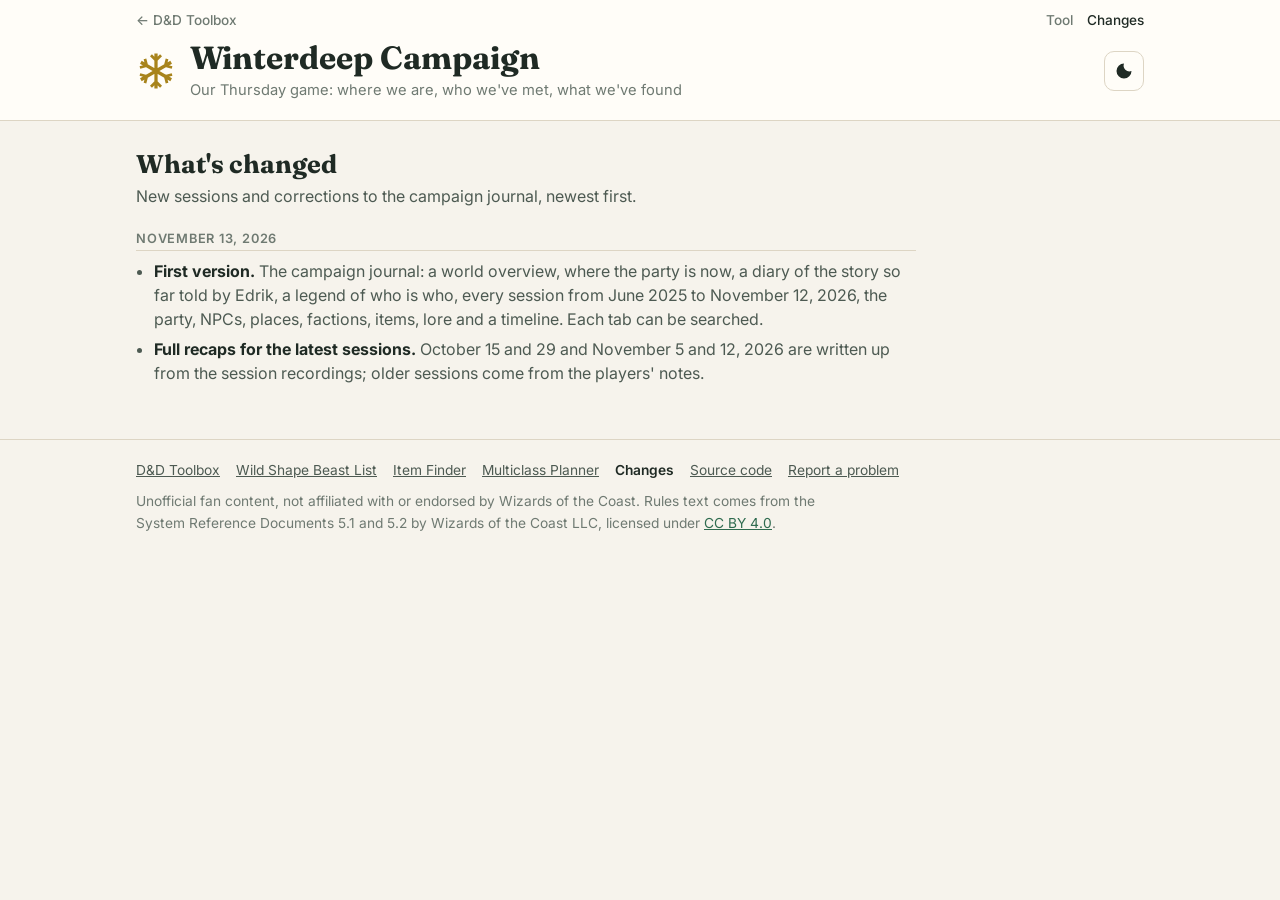
==== site/changes.html @ b467cf8d "Winterdeep campaign journal: first version A players' journal for the Thursday Winterdeep campaign, " ====
<!doctype html>
<html lang="en">
<head>
<meta charset="utf-8">
<meta name="viewport" content="width=device-width, initial-scale=1">
<title>Changes · Winterdeep Campaign</title>
<meta name="robots" content="noindex">
<link rel="icon" href="data:image/svg+xml,%3Csvg xmlns='http://www.w3.org/2000/svg' viewBox='0 0 32 32'%3E%3Cpath d='M14.70 2.00L17.30 2.00L17.30 30.00L14.70 30.00ZM27.47 7.87L28.77 10.13L4.53 24.13L3.23 21.87ZM28.77 21.87L27.47 24.13L3.23 10.13L4.53 7.87ZM11.19 4.25L12.75 2.69L17.13 7.08L15.58 8.63ZM19.25 2.69L20.81 4.25L16.42 8.63L14.87 7.08ZM23.77 5.96L25.90 6.53L24.29 12.52L22.17 11.95ZM29.15 12.16L28.58 14.29L22.59 12.68L23.16 10.56ZM28.58 17.71L29.15 19.84L23.16 21.44L22.59 19.32ZM25.90 25.47L23.77 26.04L22.17 20.05L24.29 19.48ZM20.81 27.75L19.25 29.31L14.87 24.92L16.42 23.37ZM12.75 29.31L11.19 27.75L15.58 23.37L17.13 24.92ZM8.23 26.04L6.10 25.47L7.71 19.48L9.83 20.05ZM2.85 19.84L3.42 17.71L9.41 19.32L8.84 21.44ZM3.42 14.29L2.85 12.16L8.84 10.56L9.41 12.68ZM6.10 6.53L8.23 5.96L9.83 11.95L7.71 12.52Z' fill='%23c9a227'/%3E%3C/svg%3E">
<link rel="preconnect" href="https://fonts.googleapis.com">
<link rel="preconnect" href="https://fonts.gstatic.com" crossorigin>
<link href="https://fonts.googleapis.com/css2?family=Fraunces:opsz,wght@9..144,500;9..144,700&family=Inter:wght@400;500;600&display=swap" rel="stylesheet">
<script>try{var t=localStorage.getItem('dnd.theme');if(t==='dark'||t==='light')document.documentElement.dataset.theme=t;}catch(e){}</script>
<link rel="stylesheet" href="styles.css?v=dev">
</head>
<body>
<header class="site-header">
  <div class="wrap hub-bar">
    <a href="https://wernercd.github.io/dnd/">&larr; D&amp;D Toolbox</a>
    <nav class="hub-nav" aria-label="Site">
      <a href="./">Tool</a>
      <a href="changes.html" aria-current="page">Changes</a>
    </nav>
  </div>
  <div class="wrap header-inner">
    <div class="brand">
      <svg class="logo" viewBox="0 0 32 32" aria-hidden="true"><path d="M14.70 2.00L17.30 2.00L17.30 30.00L14.70 30.00ZM27.47 7.87L28.77 10.13L4.53 24.13L3.23 21.87ZM28.77 21.87L27.47 24.13L3.23 10.13L4.53 7.87ZM11.19 4.25L12.75 2.69L17.13 7.08L15.58 8.63ZM19.25 2.69L20.81 4.25L16.42 8.63L14.87 7.08ZM23.77 5.96L25.90 6.53L24.29 12.52L22.17 11.95ZM29.15 12.16L28.58 14.29L22.59 12.68L23.16 10.56ZM28.58 17.71L29.15 19.84L23.16 21.44L22.59 19.32ZM25.90 25.47L23.77 26.04L22.17 20.05L24.29 19.48ZM20.81 27.75L19.25 29.31L14.87 24.92L16.42 23.37ZM12.75 29.31L11.19 27.75L15.58 23.37L17.13 24.92ZM8.23 26.04L6.10 25.47L7.71 19.48L9.83 20.05ZM2.85 19.84L3.42 17.71L9.41 19.32L8.84 21.44ZM3.42 14.29L2.85 12.16L8.84 10.56L9.41 12.68ZM6.10 6.53L8.23 5.96L9.83 11.95L7.71 12.52Z"/></svg>
      <div>
        <h1><a href="./">Winterdeep Campaign</a></h1>
        <p class="tagline">Our Thursday game: where we are, who we've met, what we've found</p>
      </div>
    </div>
    <button id="themeBtn" class="icon-btn" type="button" aria-label="Toggle dark mode" title="Toggle dark mode">
      <svg viewBox="0 0 24 24" aria-hidden="true"><path d="M12 3a9 9 0 1 0 9 9 7 7 0 0 1-9-9z"/></svg>
    </button>
  </div>
</header>

<main class="wrap changes">
  <h2>What's changed</h2>
  <p class="intro">New sessions and corrections to the campaign journal, newest first.</p>

  <section class="change-day">
    <h3><time datetime="2026-11-13">November 13, 2026</time></h3>
    <ul>
      <li><b>First version.</b> The campaign journal: a world overview, where the party is now, a diary of the story so far told by Edrik, a legend of who is who, every session from June 2025 to November 12, 2026, the party, NPCs, places, factions, items, lore and a timeline. Each tab can be searched.</li>
      <li><b>Full recaps for the latest sessions.</b> October 15 and 29 and November 5 and 12, 2026 are written up from the session recordings; older sessions come from the players' notes.</li>
    </ul>
  </section>
</main>

<footer class="site-footer">
  <div class="wrap">
    <ul class="foot-links">
      <li><a href="https://wernercd.github.io/dnd/">D&amp;D Toolbox</a></li>
      <li><a href="https://wernercd.github.io/dnd-druid-wildshapes/">Wild Shape Beast List</a></li>
      <li><a href="https://wernercd.github.io/dnd-items/">Item Finder</a></li>
      <li><a href="https://wernercd.github.io/dnd-multiclass-planner/">Multiclass Planner</a></li>
      <li><a href="changes.html" aria-current="page">Changes</a></li>
      <li><a href="https://github.com/WernerCD/dnd-winterdeep" rel="noopener">Source code</a></li>
      <li><a href="https://github.com/WernerCD/dnd-winterdeep/issues" rel="noopener">Report a problem</a></li>
    </ul>
    <p>Unofficial fan content, not affiliated with or endorsed by Wizards of the Coast. Rules text comes from the System Reference Documents 5.1 and 5.2 by Wizards of the Coast LLC, licensed under <a href="https://creativecommons.org/licenses/by/4.0/legalcode" rel="noopener">CC BY 4.0</a>.</p>
  </div>
</footer>
<script src="theme.js?v=dev"></script>
<script src="version.js?v=dev"></script>
</body>
</html>
---- site/styles.css ----
:root {
  --src-s: 58%; --src-l: 40%; --src-bg: 94%;
  --bg: #f6f3ec;
  --surface: #fffdf8;
  --surface-2: #efeadf;
  --ink: #1f2a24;
  --ink-2: #4d5a52;
  --muted: #6f7a72;
  --line: #ddd5c4;
  --accent: #2f6b4f;
  --accent-ink: #ffffff;
  --gold: #a8841c;
  --warn: #9a4b1c;
  --warn-bg: #f7e6d8;
  --chip: #e6efe9;
  --shadow: 0 1px 2px rgba(31, 42, 36, .06), 0 4px 16px rgba(31, 42, 36, .06);
  --radius: 12px;
  color-scheme: light;
}
@media (prefers-color-scheme: dark) {
  :root:not([data-theme="light"]) {
    --bg: #12171a;
    --surface: #1a2125;
    --surface-2: #222b30;
    --ink: #e8ece6;
    --ink-2: #b9c3bc;
    --muted: #8d9a93;
    --line: #2f3a3f;
    --accent: #6fbf95;
    --accent-ink: #0d1a13;
    --gold: #d9b84a;
    --warn: #f0a878;
    --warn-bg: #3a2a20;
    --chip: #233229;
    --shadow: 0 1px 2px rgba(0, 0, 0, .3), 0 4px 16px rgba(0, 0, 0, .25);
    color-scheme: dark;
  }
}
:root[data-theme="dark"] {
  --bg: #12171a;
  --surface: #1a2125;
  --surface-2: #222b30;
  --ink: #e8ece6;
  --ink-2: #b9c3bc;
  --muted: #8d9a93;
  --line: #2f3a3f;
  --accent: #6fbf95;
  --accent-ink: #0d1a13;
  --gold: #d9b84a;
  --warn: #f0a878;
  --warn-bg: #3a2a20;
  --chip: #233229;
  --shadow: 0 1px 2px rgba(0, 0, 0, .3), 0 4px 16px rgba(0, 0, 0, .25);
  color-scheme: dark;
}


* { box-sizing: border-box; }
[hidden] { display: none !important; }
html { -webkit-text-size-adjust: 100%; scroll-padding-top: 12px; }
body { margin: 0; background: var(--bg); color: var(--ink); font: 16px/1.55 Inter, system-ui, sans-serif; }
h1, h2, h3, h4 { font-family: Fraunces, Georgia, serif; line-height: 1.2; margin: 0; }
a { color: var(--accent); }
.wrap { max-width: 1040px; margin: 0 auto; padding: 0 16px; }
.icon-btn { border: 1px solid var(--line); background: var(--surface); color: var(--ink); border-radius: 10px; width: 40px; height: 40px; display: grid; place-items: center; cursor: pointer; flex: none; }
.icon-btn svg { width: 20px; height: 20px; fill: currentColor; }
.sr { position: absolute; width: 1px; height: 1px; overflow: hidden; clip: rect(0 0 0 0); white-space: nowrap; }

/* tabs + search */
.bar { display: flex; flex-wrap: wrap; align-items: center; gap: 10px 16px; margin: 22px 0 6px; }
.tabs { display: flex; flex-wrap: wrap; gap: 6px; flex: 1 1 520px; }
.tabs button { font: 500 .9rem Inter, system-ui, sans-serif; color: var(--ink-2); background: var(--surface); border: 1px solid var(--line); border-radius: 999px; padding: 6px 13px; cursor: pointer; }
.tabs button:hover { border-color: var(--accent); color: var(--ink); }
.tabs button[aria-selected="true"] { background: var(--accent); border-color: var(--accent); color: var(--accent-ink); }
.search { flex: 1 1 220px; max-width: 320px; }
.search input { width: 100%; font: inherit; color: var(--ink); background: var(--surface); border: 1px solid var(--line); border-radius: 10px; padding: 8px 12px; }
.search input:focus { outline: 2px solid var(--accent); outline-offset: 1px; }
.asof { color: var(--muted); font-size: .88rem; margin: 4px 0 10px; }
.nohits { color: var(--muted); font-style: italic; }

/* content */
.panel { background: var(--surface); border: 1px solid var(--line); border-radius: var(--radius); box-shadow: var(--shadow); padding: 6px 22px 18px; min-width: 0; overflow-wrap: anywhere; }
.prose h2 { font-size: 1.4rem; margin: 22px 0 8px; }
.prose h3 { font-size: 1.12rem; margin: 18px 0 6px; }
.prose h4, .prose h5 { font-size: 1rem; margin: 14px 0 4px; }
.prose p, .prose li { color: var(--ink-2); }
.prose b { color: var(--ink); }
.prose ul, .prose ol { padding-left: 20px; margin: 6px 0; }
.prose li { margin: 3px 0; }
.prose blockquote { margin: 10px 0; padding: 8px 12px; border-left: 3px solid var(--gold); background: var(--surface-2); border-radius: 0 8px 8px 0; color: var(--ink-2); }
.prose code { background: var(--surface-2); border-radius: 4px; padding: 0 4px; font-size: .9em; }
.lede { color: var(--ink-2); }
.cite { font-size: .8rem; color: var(--muted); white-space: nowrap; }
.cite a { color: var(--muted); }
.cite a:hover { color: var(--accent); }
.prose a[href^="#s-"] { white-space: nowrap; }
.tbl { overflow-x: auto; margin: 10px 0; border: 1px solid var(--line); border-radius: 10px; }
table { border-collapse: collapse; width: 100%; font-size: .92rem; }
th, td { text-align: left; vertical-align: top; padding: 7px 10px; border-bottom: 1px solid var(--line); }
th { background: var(--surface-2); font-weight: 600; color: var(--ink); position: sticky; top: 0; }
tbody tr:last-child td { border-bottom: 0; }
td { color: var(--ink-2); min-width: 9ch; }

/* sessions */
.sess { border: 1px solid var(--line); border-radius: 10px; margin: 8px 0; background: var(--bg); }
.sess.full { border-color: var(--gold); }
.sess.empty { opacity: .65; }
.sess > summary { cursor: pointer; padding: 10px 14px; display: grid; grid-template-columns: auto auto 1fr; gap: 4px 10px; align-items: baseline; list-style: none; }
.sess > summary::-webkit-details-marker { display: none; }
.sess > summary::before { content: "\25B8"; color: var(--muted); grid-row: 1; }
.sess[open] > summary::before { content: "\25BE"; }
.sess .date { font-weight: 600; color: var(--ink); white-space: nowrap; }
.sess .pill { font-size: .72rem; font-weight: 600; color: var(--gold); border: 1px solid var(--gold); border-radius: 999px; padding: 0 8px; justify-self: start; }
.sess .sum { grid-column: 1 / -1; color: var(--ink-2); font-size: .93rem; }
.sess .body { padding: 0 16px 12px; border-top: 1px dashed var(--line); }
.about { margin: 28px 0 0; color: var(--ink-2); }
.about > * { max-width: 780px; }
.about h2 { font-size: 1.3rem; margin-bottom: 6px; }
@media (max-width: 560px) {
  .panel { padding: 4px 14px 14px; }
  .search { max-width: none; }
  .sess > summary { grid-template-columns: auto 1fr; }
  .sess .pill { grid-column: 2; }
}

/* === dnd-shared v1.1 (canonical copy: WernerCD/dnd shared/dnd-shared.css) === */
/* Paste this block unchanged at the END of each site's styles.css. Do not edit it per site;
   change it in the hub repo and re-copy it to every site. It relies on the shared tokens
   (--bg, --surface, --surface-2, --ink, --ink-2, --muted, --line, --accent, --gold, --radius). */
.site-header { background: var(--surface); border-bottom: 1px solid var(--line); }
.hub-bar { display: flex; align-items: center; justify-content: space-between; gap: 12px; padding-top: 10px; font-size: .85rem; }
.hub-bar a { color: var(--muted); font-weight: 500; text-decoration: none; border-radius: 6px; }
.hub-bar a:hover, .hub-bar a:focus-visible { color: var(--accent); text-decoration: underline; }
.hub-bar a[aria-current="page"] { color: var(--ink); }
.hub-nav { display: flex; gap: 14px; }
.hub-bar + .header-inner { padding-top: 8px; }
.header-inner { display: flex; align-items: center; justify-content: space-between; gap: 12px; padding-top: 18px; padding-bottom: 18px; }
.brand { display: flex; align-items: center; gap: 14px; min-width: 0; }
.brand .logo { width: 40px; height: 40px; fill: var(--gold); flex: none; }
.brand h1 { font-size: clamp(1.4rem, 3.5vw, 2rem); }
.brand h1 a { color: inherit; text-decoration: none; }
.tagline { margin: 2px 0 0; color: var(--muted); font-size: .92rem; }

.site-footer { border-top: 1px solid var(--line); margin-top: 40px; padding: 20px 0 36px; color: var(--muted); font-size: .86rem; }
.site-footer .foot-links { display: flex; flex-wrap: wrap; gap: 6px 16px; margin: 0 0 10px; padding: 0; list-style: none; }
.site-footer .foot-links a { color: var(--ink-2); }
.site-footer .foot-links a[aria-current="page"] { color: var(--ink); font-weight: 600; text-decoration: none; }
.site-footer p { margin: 6px 0; max-width: 80ch; }

.changes { padding-bottom: 8px; }
.changes > * { max-width: 780px; }
.changes h2 { font-size: 1.6rem; margin: 28px 0 4px; }
.changes .intro { color: var(--ink-2); margin: 0 0 8px; }
.change-day { margin: 22px 0 0; }
.change-day h3 { font-family: Inter, system-ui, sans-serif; font-size: .8rem; font-weight: 600; letter-spacing: .06em; text-transform: uppercase; color: var(--muted); border-bottom: 1px solid var(--line); padding-bottom: 4px; margin: 0 0 8px; }
.change-day ul { margin: 0; padding-left: 18px; }
.change-day li { margin: 6px 0; color: var(--ink-2); line-height: 1.5; }
.change-day li b { color: var(--ink); }
@media (max-width: 480px) { .hub-nav { gap: 10px; } .tagline { font-size: .85rem; } }
/* === end dnd-shared v1.1 === */
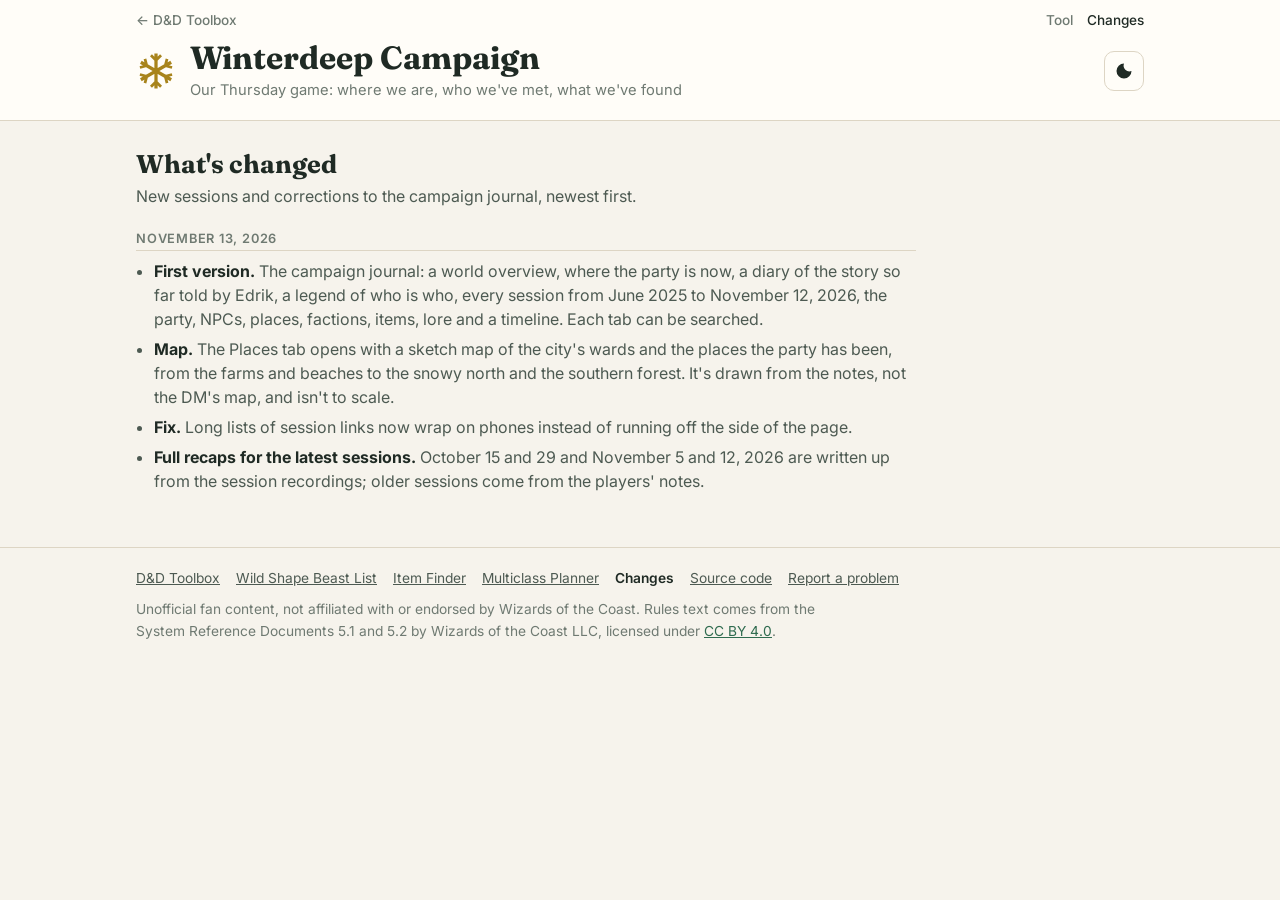
==== commit e8f99697: "Add a sketch map to the Places tab; let long citations wrap Co-Authored-By: Claude Opus 5.5 <noreply" ====
--- a/site/changes.html
+++ b/site/changes.html
@@ -43,6 +43,8 @@
     <h3><time datetime="2026-11-13">November 13, 2026</time></h3>
     <ul>
       <li><b>First version.</b> The campaign journal: a world overview, where the party is now, a diary of the story so far told by Edrik, a legend of who is who, every session from June 2025 to November 12, 2026, the party, NPCs, places, factions, items, lore and a timeline. Each tab can be searched.</li>
+      <li><b>Map.</b> The Places tab opens with a sketch map of the city's wards and the places the party has been, from the farms and beaches to the snowy north and the southern forest. It's drawn from the notes, not the DM's map, and isn't to scale.</li>
+      <li><b>Fix.</b> Long lists of session links now wrap on phones instead of running off the side of the page.</li>
       <li><b>Full recaps for the latest sessions.</b> October 15 and 29 and November 5 and 12, 2026 are written up from the session recordings; older sessions come from the players' notes.</li>
     </ul>
   </section>
--- a/site/styles.css
+++ b/site/styles.css
@@ -90,7 +90,7 @@
 .prose blockquote { margin: 10px 0; padding: 8px 12px; border-left: 3px solid var(--gold); background: var(--surface-2); border-radius: 0 8px 8px 0; color: var(--ink-2); }
 .prose code { background: var(--surface-2); border-radius: 4px; padding: 0 4px; font-size: .9em; }
 .lede { color: var(--ink-2); }
-.cite { font-size: .8rem; color: var(--muted); white-space: nowrap; }
+.cite { font-size: .8rem; color: var(--muted); }
 .cite a { color: var(--muted); }
 .cite a:hover { color: var(--accent); }
 .prose a[href^="#s-"] { white-space: nowrap; }
@@ -122,6 +122,39 @@
   .sess > summary { grid-template-columns: auto 1fr; }
   .sess .pill { grid-column: 2; }
 }
+
+/* Places: sketch map (inline SVG, follows the theme) */
+.map-fig { margin: 4px 0 18px; }
+.map-scroll { overflow-x: auto; border: 1px solid var(--line); border-radius: var(--radius); background: var(--surface); }
+.wd-map { display: block; width: 100%; min-width: 560px; height: auto; font-family: inherit; }
+.wd-map .land { fill: var(--surface-2); }
+.wd-map .sea { fill: color-mix(in srgb, #3b7ea1 24%, var(--surface)); }
+.wd-map .coast { fill: none; stroke: color-mix(in srgb, #3b7ea1 55%, var(--ink-2)); stroke-width: 2; }
+.wd-map .sea-label { fill: color-mix(in srgb, #3b7ea1 60%, var(--ink-2)); font-size: 18px; letter-spacing: .4em; font-style: italic; }
+.wd-map .title { fill: var(--ink); font-size: 28px; font-weight: 700; }
+.wd-map .note, .wd-map .lbl { fill: var(--ink-2); font-size: 13px; }
+.wd-map .lbl.b { fill: var(--ink); font-size: 14px; font-weight: 700; }
+.wd-map .lbl.s { font-size: 12.5px; }
+.wd-map .i { font-style: italic; }
+.wd-map .mtn path { fill: var(--muted); opacity: .55; }
+.wd-map .mtn .snow { fill: var(--surface); opacity: 1; }
+.wd-map .wall { fill: var(--surface); stroke: var(--ink-2); stroke-width: 3; stroke-linejoin: round; }
+.wd-map .ward path { fill: none; stroke: var(--line); stroke-width: 1.5; stroke-dasharray: 5 4; }
+.wd-map .ward-lbl { fill: var(--muted); font-size: 11px; font-weight: 700; letter-spacing: .12em; }
+.wd-map .road { fill: none; stroke: var(--gold); stroke-width: 2; stroke-dasharray: 2 5; stroke-linecap: round; }
+.wd-map .pin { fill: var(--accent); stroke: var(--surface); stroke-width: 1.5; }
+.wd-map .star { fill: var(--gold); stroke: var(--ink); stroke-width: 1; }
+.wd-map .gate { fill: var(--ink-2); }
+.wd-map .lighthouse rect, .wd-map .lighthouse path { fill: var(--warn); }
+.wd-map .beach path { fill: none; stroke: var(--gold); stroke-width: 5; stroke-linecap: round; opacity: .7; }
+.wd-map .palm circle { fill: var(--accent); }
+.wd-map .field rect { fill: color-mix(in srgb, var(--gold) 28%, var(--surface-2)); stroke: var(--line); }
+.wd-map .swamp path { fill: none; stroke: var(--accent); stroke-width: 2; opacity: .7; }
+.wd-map .tree path { fill: var(--accent); opacity: .75; }
+.wd-map .box { fill: var(--surface); stroke: var(--line); }
+.wd-map .compass path { fill: var(--ink-2); }
+.wd-map .compass text { fill: var(--ink-2); font-size: 14px; font-weight: 700; }
+.map-fig figcaption { color: var(--muted); font-size: .9rem; margin-top: 6px; }
 
 /* === dnd-shared v1.1 (canonical copy: WernerCD/dnd shared/dnd-shared.css) === */
 /* Paste this block unchanged at the END of each site's styles.css. Do not edit it per site;
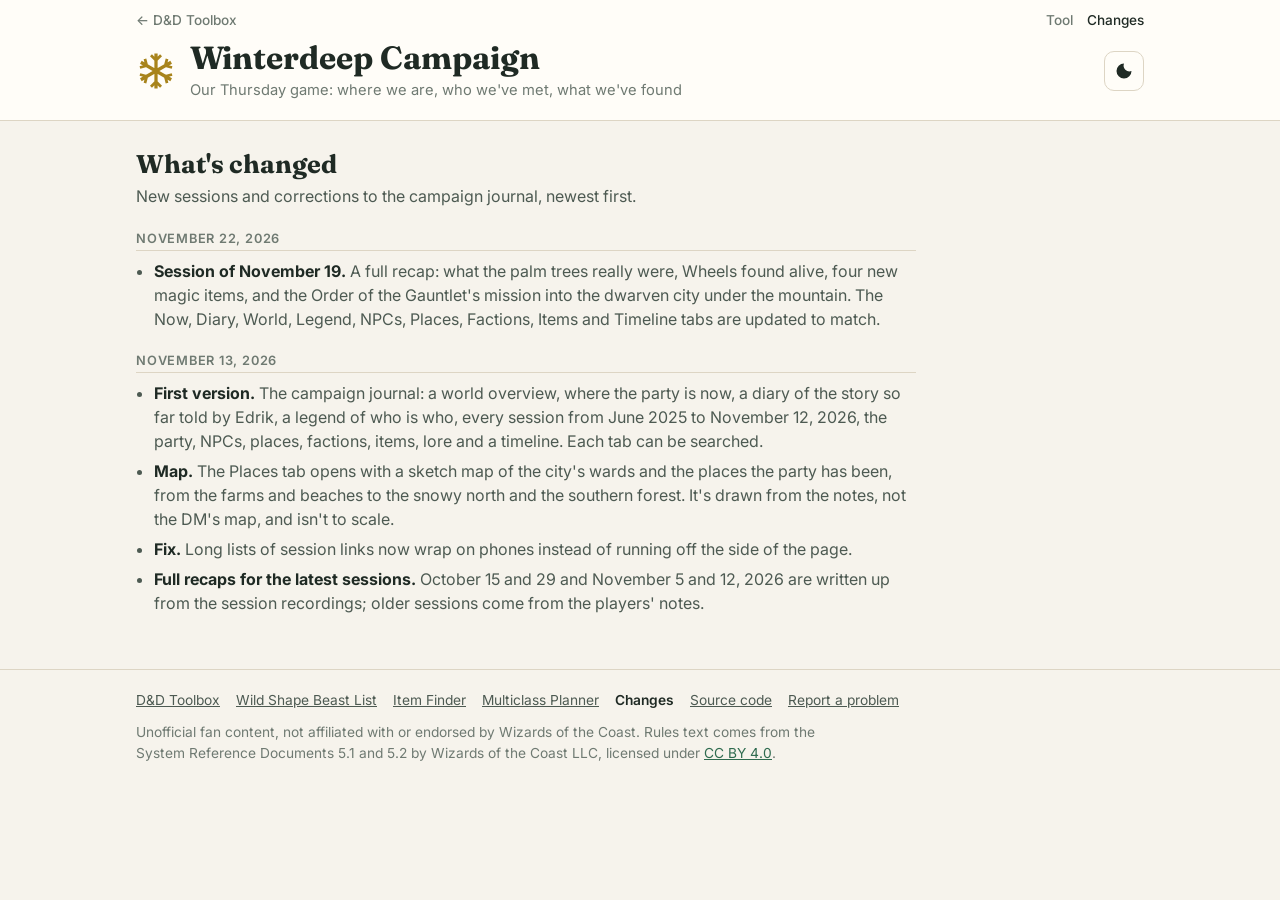
==== commit 5278a1e4: "Add the 2026-11-19 session and update the campaign state Co-Authored-By: Claude Opus 5.5 <noreply@an" ====
--- a/site/changes.html
+++ b/site/changes.html
@@ -40,6 +40,12 @@
   <p class="intro">New sessions and corrections to the campaign journal, newest first.</p>
 
   <section class="change-day">
+    <h3><time datetime="2026-11-22">November 22, 2026</time></h3>
+    <ul>
+      <li><b>Session of November 19.</b> A full recap: what the palm trees really were, Wheels found alive, four new magic items, and the Order of the Gauntlet's mission into the dwarven city under the mountain. The Now, Diary, World, Legend, NPCs, Places, Factions, Items and Timeline tabs are updated to match.</li>
+    </ul>
+  </section>
+  <section class="change-day">
     <h3><time datetime="2026-11-13">November 13, 2026</time></h3>
     <ul>
       <li><b>First version.</b> The campaign journal: a world overview, where the party is now, a diary of the story so far told by Edrik, a legend of who is who, every session from June 2025 to November 12, 2026, the party, NPCs, places, factions, items, lore and a timeline. Each tab can be searched.</li>
